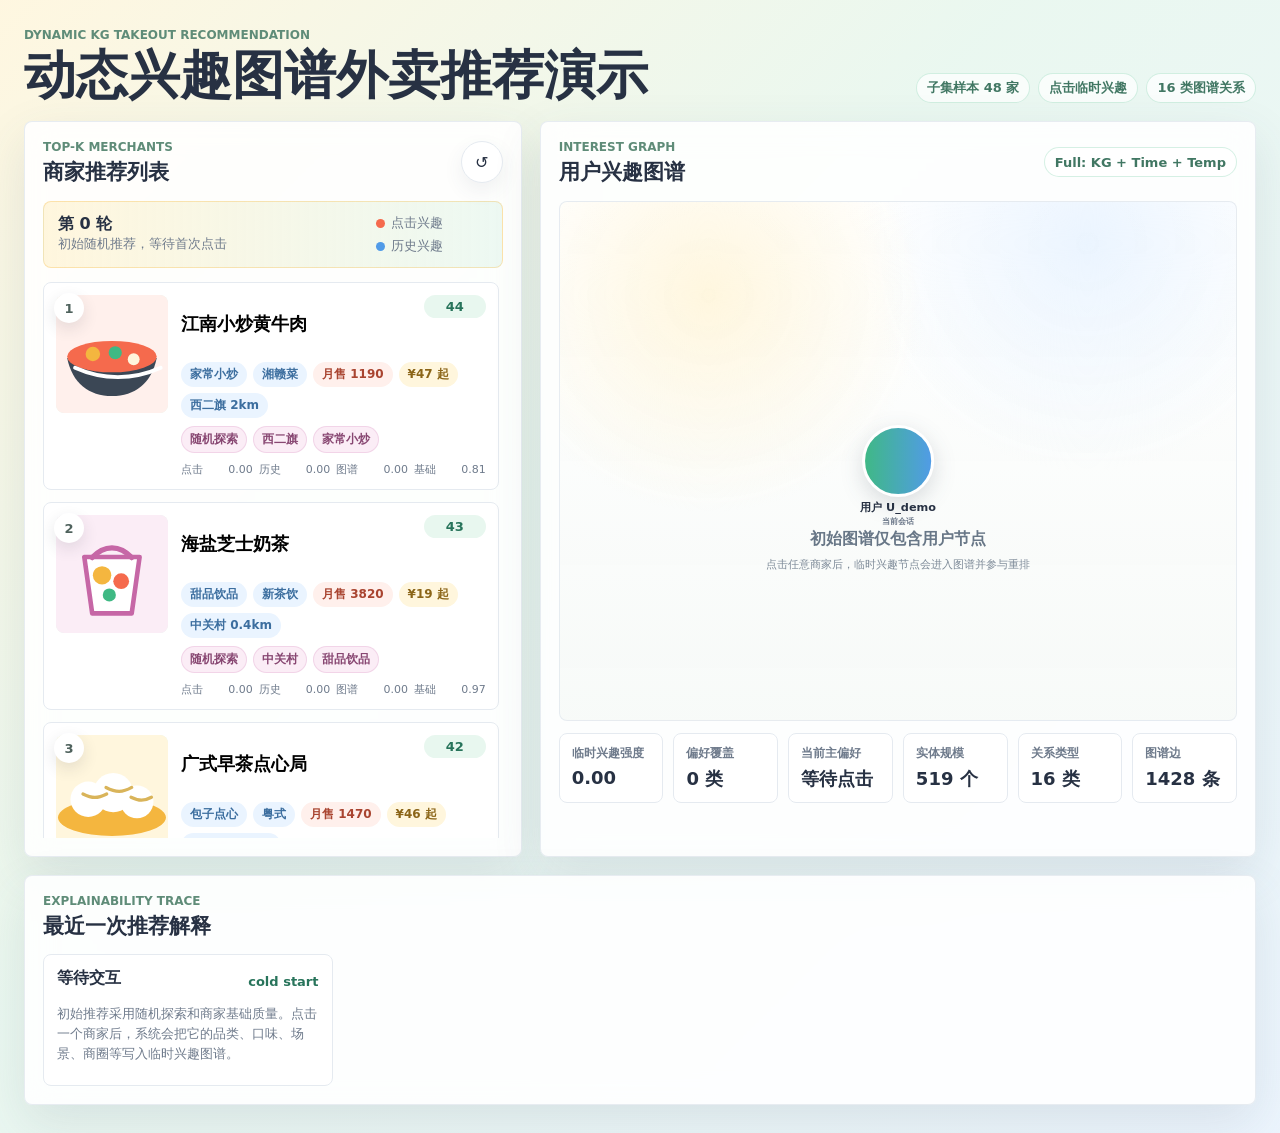
==== demo/takeout-kg/index.html @ 2a9c0fbd "Add dynamic takeout KG recommendation demo" ====
<!doctype html>
<html lang="zh-CN">
  <head>
    <meta charset="UTF-8" />
    <meta name="viewport" content="width=device-width, initial-scale=1.0" />
    <title>动态兴趣图谱外卖推荐 Demo</title>
    <link rel="stylesheet" href="./styles.css" />
  </head>
  <body>
    <header class="topbar">
      <div>
        <p class="eyebrow">Dynamic KG Takeout Recommendation</p>
        <h1>动态兴趣图谱外卖推荐演示</h1>
      </div>
      <div class="run-meta">
        <span id="datasetSizeText">子集样本 48 家</span>
        <span>点击临时兴趣</span>
        <span>16 类图谱关系</span>
      </div>
    </header>

    <main class="app-shell">
      <section class="recommendation-panel" aria-label="商家推荐列表">
        <div class="panel-head">
          <div>
            <p class="eyebrow">Top-K Merchants</p>
            <h2>商家推荐列表</h2>
          </div>
          <div class="actions">
            <button id="resetBtn" class="icon-button" type="button" aria-label="重置兴趣">
              <span aria-hidden="true">↺</span>
            </button>
          </div>
        </div>
        <div class="state-strip">
          <div>
            <strong id="roundText">第 0 轮</strong>
            <span id="stateText">初始随机推荐，等待首次点击</span>
          </div>
          <div class="score-legend">
            <span><i class="legend-dot click"></i>点击兴趣</span>
            <span><i class="legend-dot history"></i>历史兴趣</span>
          </div>
        </div>
        <div id="merchantList" class="merchant-list"></div>
      </section>

      <section class="graph-panel" aria-label="兴趣图谱">
        <div class="panel-head">
          <div>
            <p class="eyebrow">Interest Graph</p>
            <h2>用户兴趣图谱</h2>
          </div>
          <div class="model-badge">Full: KG + Time + Temp</div>
        </div>
        <div class="graph-wrap">
          <svg id="graphSvg" viewBox="0 0 900 620" role="img" aria-label="用户、点击商家、兴趣标签组成的动态图谱"></svg>
        </div>
        <div class="insight-grid">
          <div>
            <span class="metric-label">临时兴趣强度</span>
            <strong id="tempStrength">0.00</strong>
          </div>
          <div>
            <span class="metric-label">偏好覆盖</span>
            <strong id="coverageText">0 类</strong>
          </div>
          <div>
            <span class="metric-label">当前主偏好</span>
            <strong id="topTaste">等待点击</strong>
          </div>
          <div>
            <span class="metric-label">实体规模</span>
            <strong id="entityText">0 个</strong>
          </div>
          <div>
            <span class="metric-label">关系类型</span>
            <strong id="relationText">16 类</strong>
          </div>
          <div>
            <span class="metric-label">图谱边</span>
            <strong id="edgeText">0 条</strong>
          </div>
        </div>
      </section>
    </main>

    <aside class="explain-panel" aria-label="推荐解释">
      <div>
        <p class="eyebrow">Explainability Trace</p>
        <h2>最近一次推荐解释</h2>
      </div>
      <div id="traceCards" class="trace-cards"></div>
    </aside>

    <script src="./app.js"></script>
  </body>
</html>
---- demo/takeout-kg/styles.css ----
:root {
  color-scheme: light;
  --ink: #273143;
  --muted: #6f7b8c;
  --line: #e5eaf0;
  --paper: #ffffff;
  --wash: #f7faf8;
  --mint: #3fb984;
  --mint-soft: #e8f7ef;
  --tomato: #f56a4d;
  --tomato-soft: #fff0ec;
  --gold: #f4b63f;
  --gold-soft: #fff6dd;
  --sky: #519be8;
  --sky-soft: #eaf4ff;
  --berry: #c667a6;
  --berry-soft: #fbedf6;
  --radius: 8px;
  --shadow: 0 18px 50px rgba(64, 80, 96, 0.12);
}

* {
  box-sizing: border-box;
}

body {
  margin: 0;
  min-height: 100vh;
  color: var(--ink);
  font-family:
    Inter, "PingFang SC", "Microsoft YaHei", "Noto Sans CJK SC", system-ui,
    sans-serif;
  background:
    linear-gradient(135deg, rgba(255, 246, 221, 0.88) 0%, rgba(232, 247, 239, 0.9) 42%, rgba(234, 244, 255, 0.86) 100%),
    #fbfcf7;
}

button {
  font: inherit;
}

.topbar {
  display: flex;
  align-items: flex-end;
  justify-content: space-between;
  gap: 24px;
  width: min(1500px, calc(100% - 48px));
  margin: 0 auto;
  padding: 28px 0 18px;
}

.eyebrow {
  margin: 0 0 6px;
  color: #5f8c78;
  font-size: 12px;
  font-weight: 800;
  letter-spacing: 0;
  text-transform: uppercase;
}

h1,
h2,
p {
  margin: 0;
}

h1 {
  font-size: clamp(28px, 4.5vw, 52px);
  line-height: 1.05;
  letter-spacing: 0;
}

h2 {
  font-size: 21px;
  line-height: 1.2;
  letter-spacing: 0;
}

.run-meta {
  display: flex;
  flex-wrap: wrap;
  justify-content: flex-end;
  gap: 8px;
  max-width: 520px;
}

.run-meta span,
.model-badge,
.tag,
.reason-pill {
  display: inline-flex;
  align-items: center;
  min-height: 30px;
  padding: 5px 10px;
  border: 1px solid rgba(63, 185, 132, 0.22);
  border-radius: 999px;
  background: rgba(255, 255, 255, 0.72);
  color: #417763;
  font-size: 13px;
  font-weight: 700;
  white-space: nowrap;
}

.app-shell {
  display: grid;
  grid-template-columns: minmax(420px, 0.82fr) minmax(560px, 1.18fr);
  gap: 18px;
  width: min(1500px, calc(100% - 48px));
  margin: 0 auto 18px;
}

.recommendation-panel,
.graph-panel,
.explain-panel {
  border: 1px solid rgba(229, 234, 240, 0.9);
  border-radius: var(--radius);
  background: rgba(255, 255, 255, 0.88);
  box-shadow: var(--shadow);
  backdrop-filter: blur(14px);
}

.recommendation-panel,
.graph-panel {
  min-height: 680px;
  padding: 18px;
}

.recommendation-panel {
  max-height: calc(100vh - 156px);
  overflow: hidden;
}

.panel-head {
  display: flex;
  align-items: center;
  justify-content: space-between;
  gap: 16px;
  margin-bottom: 16px;
}

.actions {
  display: flex;
  gap: 8px;
}

.icon-button {
  display: grid;
  width: 42px;
  height: 42px;
  place-items: center;
  border: 1px solid var(--line);
  border-radius: 50%;
  background: #fff;
  color: var(--ink);
  cursor: pointer;
  box-shadow: 0 8px 20px rgba(64, 80, 96, 0.08);
  transition:
    transform 160ms ease,
    box-shadow 160ms ease,
    border-color 160ms ease;
}

.icon-button:hover {
  border-color: rgba(63, 185, 132, 0.45);
  box-shadow: 0 12px 24px rgba(64, 80, 96, 0.14);
  transform: translateY(-1px);
}

.state-strip {
  display: flex;
  justify-content: space-between;
  gap: 14px;
  min-height: 54px;
  margin-bottom: 14px;
  padding: 12px 14px;
  border: 1px solid rgba(244, 182, 63, 0.32);
  border-radius: var(--radius);
  background: linear-gradient(90deg, rgba(255, 246, 221, 0.98), rgba(232, 247, 239, 0.78));
}

.state-strip strong,
.state-strip span {
  display: block;
}

.state-strip span {
  color: var(--muted);
  font-size: 13px;
  line-height: 1.45;
}

.score-legend {
  display: flex;
  flex-direction: column;
  justify-content: center;
  gap: 4px;
  min-width: 112px;
}

.score-legend span {
  display: flex;
  align-items: center;
  gap: 6px;
  white-space: nowrap;
}

.legend-dot {
  display: inline-block;
  width: 9px;
  height: 9px;
  border-radius: 50%;
}

.legend-dot.click {
  background: var(--tomato);
}

.legend-dot.history {
  background: var(--sky);
}

.merchant-list {
  display: grid;
  gap: 12px;
  max-height: calc(100vh - 344px);
  overflow-y: auto;
  padding-right: 4px;
  scrollbar-color: rgba(63, 185, 132, 0.48) rgba(229, 234, 240, 0.6);
}

.merchant-card {
  position: relative;
  display: grid;
  grid-template-columns: 112px minmax(0, 1fr);
  gap: 13px;
  min-height: 142px;
  padding: 12px;
  border: 1px solid var(--line);
  border-radius: var(--radius);
  background: #fff;
  cursor: pointer;
  overflow: hidden;
  transition:
    border-color 160ms ease,
    box-shadow 160ms ease,
    transform 160ms ease;
}

.merchant-list::-webkit-scrollbar {
  width: 8px;
}

.merchant-list::-webkit-scrollbar-track {
  background: rgba(229, 234, 240, 0.65);
  border-radius: 999px;
}

.merchant-list::-webkit-scrollbar-thumb {
  background: rgba(63, 185, 132, 0.55);
  border-radius: 999px;
}

.merchant-card:hover {
  border-color: rgba(63, 185, 132, 0.55);
  box-shadow: 0 18px 36px rgba(64, 80, 96, 0.13);
  transform: translateY(-2px);
}

.merchant-card.clicked {
  border-color: rgba(245, 106, 77, 0.5);
  background: linear-gradient(90deg, #fff, rgba(255, 240, 236, 0.55));
}

.rank-badge {
  position: absolute;
  top: 10px;
  left: 10px;
  display: grid;
  width: 30px;
  height: 30px;
  place-items: center;
  border-radius: 50%;
  background: #fff;
  color: #4f625d;
  font-size: 13px;
  font-weight: 900;
  box-shadow: 0 6px 16px rgba(39, 49, 67, 0.12);
}

.thumb {
  width: 100%;
  height: 118px;
  border-radius: var(--radius);
  object-fit: cover;
  background: var(--mint-soft);
}

.merchant-body {
  min-width: 0;
}

.merchant-title-row {
  display: flex;
  align-items: flex-start;
  justify-content: space-between;
  gap: 8px;
  margin-bottom: 4px;
}

.merchant-title {
  min-width: 0;
  font-size: 18px;
  line-height: 1.25;
}

.merchant-title span {
  display: block;
  overflow-wrap: anywhere;
}

.score-chip {
  min-width: 62px;
  padding: 4px 7px;
  border-radius: 999px;
  background: var(--mint-soft);
  color: #28745b;
  font-size: 13px;
  font-weight: 900;
  text-align: center;
}

.merchant-meta {
  display: flex;
  flex-wrap: wrap;
  gap: 6px;
  margin: 8px 0;
}

.tag {
  min-height: 24px;
  padding: 3px 8px;
  border-color: transparent;
  background: var(--sky-soft);
  color: #3c6e9f;
  font-size: 12px;
}

.tag.hot {
  background: var(--tomato-soft);
  color: #a94430;
}

.tag.price {
  background: var(--gold-soft);
  color: #8b6518;
}

.reasons {
  display: flex;
  flex-wrap: wrap;
  gap: 6px;
  min-height: 27px;
}

.reason-pill {
  min-height: 25px;
  padding: 3px 8px;
  border-color: rgba(198, 103, 166, 0.18);
  background: var(--berry-soft);
  color: #884772;
  font-size: 12px;
}

.score-bars {
  display: grid;
  grid-template-columns: repeat(4, minmax(0, 1fr));
  gap: 6px;
  margin-top: 9px;
}

.score-bars div {
  min-width: 0;
}

.bar-label {
  display: flex;
  justify-content: space-between;
  gap: 6px;
  color: var(--muted);
  font-size: 11px;
  line-height: 1.4;
}

.bar-track {
  height: 6px;
  border-radius: 999px;
  background: #eef2f5;
  overflow: hidden;
}

.bar-fill {
  height: 100%;
  border-radius: inherit;
  background: var(--mint);
}

.bar-fill.click {
  background: var(--tomato);
}

.bar-fill.hist {
  background: var(--sky);
}

.bar-fill.kg {
  background: var(--mint);
}

.bar-fill.base {
  background: var(--gold);
}

.graph-wrap {
  position: relative;
  min-height: 518px;
  border: 1px solid rgba(229, 234, 240, 0.9);
  border-radius: var(--radius);
  background:
    radial-gradient(circle at 22% 18%, rgba(255, 246, 221, 0.95), transparent 32%),
    radial-gradient(circle at 78% 8%, rgba(234, 244, 255, 0.95), transparent 32%),
    linear-gradient(180deg, rgba(255, 255, 255, 0.98), rgba(247, 250, 248, 0.96));
  overflow: hidden;
}

#graphSvg {
  display: block;
  width: 100%;
  height: 518px;
}

.graph-link {
  fill: none;
  stroke-linecap: round;
}

.graph-link.history {
  stroke: rgba(81, 155, 232, 0.72);
}

.graph-link.click {
  stroke: rgba(245, 106, 77, 0.78);
}

.graph-link.attr {
  stroke: rgba(63, 185, 132, 0.6);
}

.graph-link.faint {
  stroke: rgba(159, 169, 181, 0.32);
}

.node-circle {
  stroke: #fff;
  stroke-width: 4;
  filter: drop-shadow(0 9px 15px rgba(39, 49, 67, 0.16));
}

.node-label {
  fill: var(--ink);
  font-size: 15px;
  font-weight: 800;
  text-anchor: middle;
  pointer-events: none;
}

.node-sub {
  fill: var(--muted);
  font-size: 11px;
  font-weight: 700;
  text-anchor: middle;
  pointer-events: none;
}

.edge-label {
  fill: #597061;
  font-size: 11px;
  font-weight: 800;
  text-anchor: middle;
  paint-order: stroke;
  stroke: rgba(255, 255, 255, 0.86);
  stroke-width: 5;
  stroke-linejoin: round;
}

.empty-hint {
  fill: #687787;
  font-size: 21px;
  font-weight: 900;
  text-anchor: middle;
}

.empty-sub {
  fill: #7d8a98;
  font-size: 14px;
  text-anchor: middle;
}

.insight-grid {
  display: grid;
  grid-template-columns: repeat(6, 1fr);
  gap: 10px;
  margin-top: 12px;
}

.insight-grid > div {
  min-width: 0;
  padding: 11px 12px;
  border-radius: var(--radius);
  background: #fff;
  border: 1px solid var(--line);
}

.metric-label {
  display: block;
  margin-bottom: 5px;
  color: var(--muted);
  font-size: 12px;
  font-weight: 700;
}

.insight-grid strong {
  display: block;
  overflow: hidden;
  text-overflow: ellipsis;
  white-space: nowrap;
  font-size: 18px;
}

.explain-panel {
  width: min(1500px, calc(100% - 48px));
  margin: 0 auto 28px;
  padding: 18px;
}

.trace-cards {
  display: grid;
  grid-template-columns: repeat(4, minmax(0, 1fr));
  gap: 12px;
  margin-top: 14px;
}

.trace-card {
  min-height: 132px;
  padding: 13px;
  border: 1px solid var(--line);
  border-radius: var(--radius);
  background: #fff;
}

.trace-card h3 {
  margin: 0 0 8px;
  font-size: 16px;
  line-height: 1.25;
}

.trace-card p {
  color: var(--muted);
  font-size: 13px;
  line-height: 1.55;
}

.trace-score {
  display: flex;
  align-items: center;
  justify-content: space-between;
  gap: 8px;
  margin-bottom: 8px;
}

.trace-score span {
  color: #28745b;
  font-size: 13px;
  font-weight: 900;
}

@media (max-width: 1180px) {
  .topbar,
  .app-shell,
  .explain-panel {
    width: min(100% - 32px, 980px);
  }

  .app-shell {
    grid-template-columns: 1fr;
  }

  .recommendation-panel,
  .graph-panel {
    min-height: auto;
  }

  .recommendation-panel {
    max-height: none;
  }

  .merchant-list {
    max-height: none;
    overflow: visible;
  }

  .trace-cards {
    grid-template-columns: repeat(2, minmax(0, 1fr));
  }

  .insight-grid {
    grid-template-columns: repeat(3, 1fr);
  }
}

@media (max-width: 720px) {
  .topbar {
    align-items: flex-start;
    flex-direction: column;
    padding-top: 18px;
  }

  .run-meta {
    justify-content: flex-start;
  }

  .recommendation-panel,
  .graph-panel,
  .explain-panel {
    padding: 14px;
  }

  .merchant-card {
    grid-template-columns: 92px minmax(0, 1fr);
  }

  .thumb {
    height: 104px;
  }

  .score-bars {
    grid-template-columns: 1fr;
  }

  .state-strip {
    flex-direction: column;
  }

  .score-legend {
    flex-direction: row;
  }

  .insight-grid,
  .trace-cards {
    grid-template-columns: 1fr;
  }

  #graphSvg {
    height: 430px;
  }

  .graph-wrap {
    min-height: 430px;
  }
}
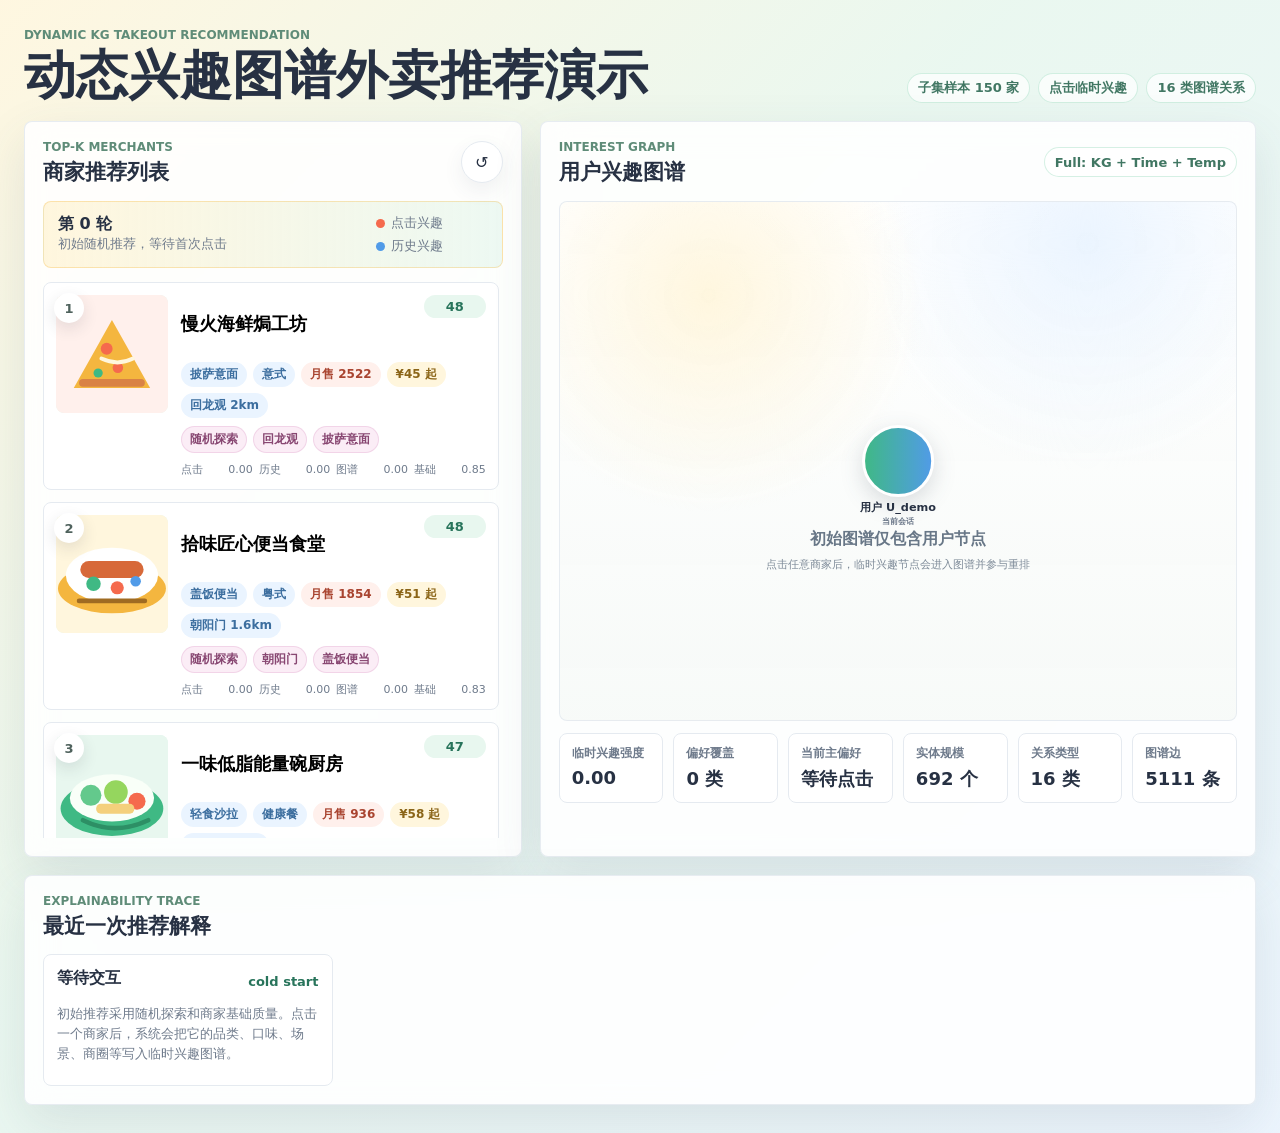
==== commit 422a6f46: "Expand takeout KG demo dataset" ====
--- a/demo/takeout-kg/index.html
+++ b/demo/takeout-kg/index.html
@@ -13,7 +13,7 @@
         <h1>动态兴趣图谱外卖推荐演示</h1>
       </div>
       <div class="run-meta">
-        <span id="datasetSizeText">子集样本 48 家</span>
+        <span id="datasetSizeText">子集样本 150 家</span>
         <span>点击临时兴趣</span>
         <span>16 类图谱关系</span>
       </div>
